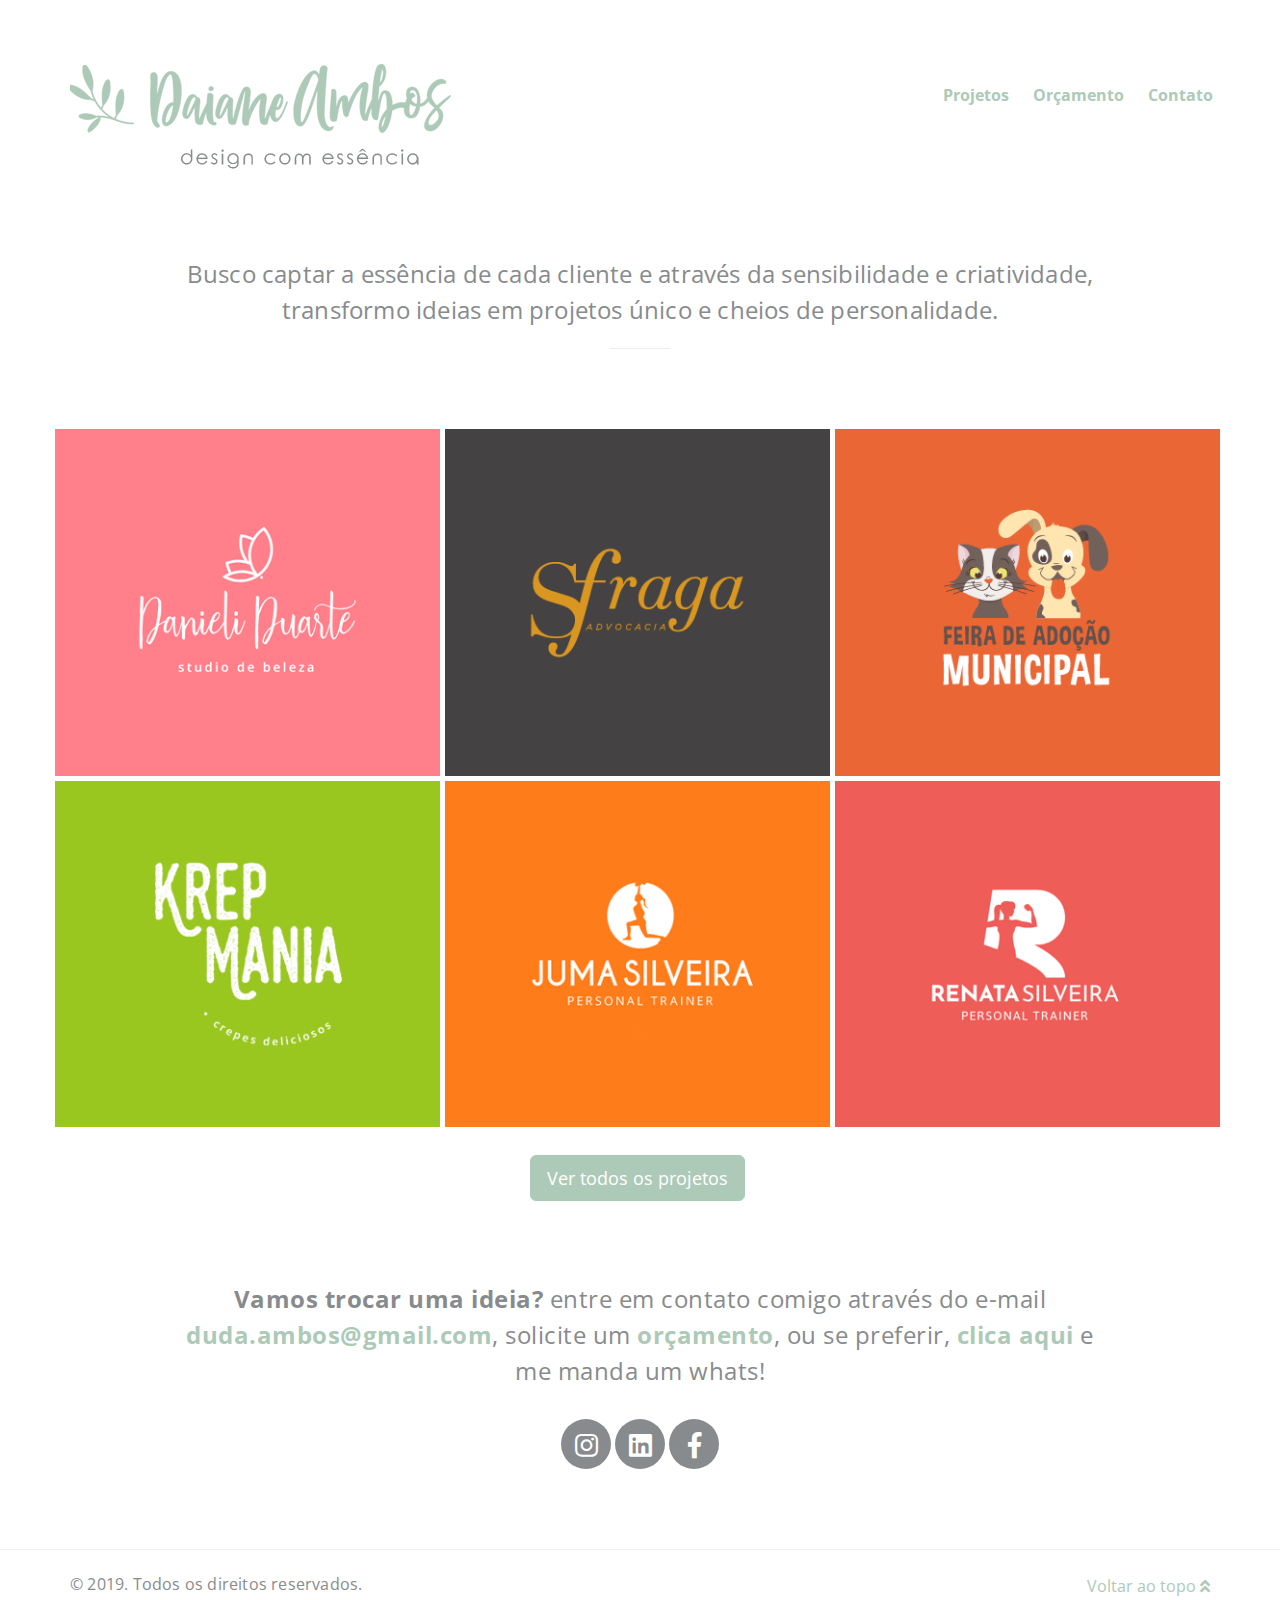
==== index.html @ abc46326 "Add files via upload" ====
<!DOCTYPE html>
	<html lang="pt-br">
	<head>
		<title>Daiane Ambos - Design com essência</title>
		<meta charset="UTF-8">
		<meta http-equiv="X-UA-Compatible" content="IE=Edge">
		<meta name="viewport" content="width=device-width, initial-scale=1, maximum-scale=1">
		<meta name="author" content="Daiane Ambos">
		<meta name="description" content="Designer Gráfico e Web Designer. Desenvolvimento de sites, landing pages, identidade visual, logotipo, cartão de visita e personalização de redes sociais.">
		<meta name="keywords" content="Daiane Ambos, Designer Gráfico, Designer, Webdesigner, Web Designer, Logotipo, Cartão de Visita, Criação de Site, Designer Porto Alegre, Designer RS, Freelancer, Identidade Visual, Redes Sociais, landing page, sites resposivos">
		<!-- Open Graph -->
		<meta property="og:locale" content="pt_BR">
		<meta property="og:url" content="https://daianeambos.github.io/">
		<meta property="og:type" content="webiste">
		<meta property="og:title" content="Daiane Ambos - Design com essência">
		<meta property="og:description" content="Designer Gráfico e Web Designer. Desenvolvimento de sites, landing pages, identidade visual, logotipo, cartão de visita e personalização de redes sociais">
		<meta property="og:image" content="http://daianeambos.github.io/assets/images/daiane-ambos.png">
		<!-- Stylesheet-->
		<link href="https://fonts.googleapis.com/css?family=Open+Sans" rel="stylesheet">
		<link rel="stylesheet" href="assets/css/bootstrap.min.css">
		<link rel="stylesheet" href="assets/css/fontawesome.css">
		<link rel="stylesheet" href="assets/css/style.css">
		<link rel="icon" href="favicon.png">
		<!-- Global site tag (gtag.js) - Google Analytics -->
		<script async src="https://www.googletagmanager.com/gtag/js?id=UA-138543879-1"></script>
		<script>
			window.dataLayer = window.dataLayer || [];
			function gtag(){dataLayer.push(arguments);}
			gtag('js', new Date());
			gtag('config', 'UA-138543879-1');
		</script>
	</head>
	<body>
		<!-- Toggle -->
		<div class="nav-toggle">
			<nav class="toggle">
				<ul>
					<li><a class="page-scroll" href="#projetos" title="Projetos">Projetos</a></li>
					<li><a href="https://forms.gle/ZfNdcXWF3guNcGR89" title="Orçamento" target="_blank">Orçamento</a></li>
					<li><a class="page-scroll" href="#contato" title="Contato">Contato</a></li>
				</ul>
			</nav>
			<div class="toggle-open">
				<div class="icon"></div>
			</div>
		</div>
		<div class="wrapper" id="topo"> 
			<!-- Navigation -->
			<div id="header" class="navbar navbar-default navbar-static-top" role="navigation">
				<div class="container">				
					<div class="navbar-header">
						<button class="navbar-toggle" data-toggle="collapse" data-target=".navbar-collapse">
							<span class="icon icon-bar"></span>
							<span class="icon icon-bar"></span>
							<span class="icon icon-bar"></span>
						</button>
						<a href="index.html" class="navbar-brand"><img src="assets/images/logo.png" alt="Daiane Ambos | Design com essência" title="Daiane Ambos | Design com essência"></a>
					</div>		
					<div class="collapse navbar-collapse">
						<ul class="nav navbar-nav navbar-right">
							<li><a class="page-scroll" href="#projetos" title="Projetos">Projetos</a></li>
							<li><a href="https://forms.gle/ZfNdcXWF3guNcGR89" title="Orçamento" target="_blank">Orçamento</a></li>
							<li><a class="page-scroll" href="#contato" title="Contato">Contato</a></li>						
						</ul>
					</div>				
				</div>
			</div>
			<!-- Home -->
			<section id="home">
				<div class="container">
					<div class="row">
						<div class="col-md-offset-1 col-md-10 col-sm-12">                         
							<a href="index.html" title="Daiane Ambos | Designer Gráfico e Web Designer" class="logo-mobile"><img src="assets/images/logo-mobile.png" alt="Daiane Ambos | Design com essência" title="Daiane Ambos | Design com essência"></a>
							<p class="subtitle">Busco captar a essência de cada cliente e através da sensibilidade e criatividade, transformo ideias em projetos único e cheios de personalidade.</p>
							<hr>
						</div>
					</div>
				</div>
			</section>
			<!-- Projetos -->
			<section id="projetos">
				<div class="container">
					
					<div class="row">
						<div class="col-md-4 col-sm-4">
							<a href="projetos/danieli-duarte.html">
								<div class="projetos-thumb">
									<img src="assets/images/projetos/danieli-duarte.png" class="thumb-home img-responsive" alt="Danieli Duarte Studio de Beleza">
									<div class="projetos-overlay">
										<div class="projetos-item">
											<h3>Danieli Duarte Studio de Beleza</h3>
											<small>Design Gráfico</small>
										</div>
									</div>
								</div>
							</a>
						</div>
						<div class="col-md-4 col-sm-4">
							<a href="projetos/sfraga.html">
								<div class="projetos-thumb">
									<img src="assets/images/projetos/sfraga.png" class="thumb-home img-responsive" alt="SFraga Advocacia">
									<div class="projetos-overlay">
										<div class="projetos-item">
											<h3>SFraga Advocacia</h3>
											<small>Web Design</small>
										</div>
									</div>
								</div>
							</a>
						</div>
						<div class="col-md-4 col-sm-4">
							<a href="projetos/feira-adocao-municipal.html">
								<div class="projetos-thumb">
									<img src="assets/images/projetos/feira-adocao.png" class="thumb-home img-responsive" alt="Feira de Adoção Municipal">
									<div class="projetos-overlay">
										<div class="projetos-item">
											<h3>Feira de Adoção Municipal</h3>
											<small>Design Gráfico</small>
										</div>
									</div>
								</div>
							</a>
						</div>
					</div>					
					<div class="row">
						<div class="col-md-4 col-sm-4">
							<a href="projetos/krep-mania.html">
								<div class="projetos-thumb">
									<img src="assets/images/projetos/krepmania.png" class="thumb-home img-responsive" alt="Krep Mania">
									<div class="projetos-overlay">
										<div class="projetos-item">
											<h3>Krep Mania</h3>
											<small>Identidade Visual, Design Gráfico</small>
										</div>
									</div>
								</div>
							</a>
						</div>
						<div class="col-md-4 col-sm-4">
							<a href="projetos/juma-personal-trainer.html">
								<div class="projetos-thumb">
									<img src="assets/images/projetos/juma.png" class="thumb-home img-responsive" alt="Juma Silveira Personal Trainer">
									<div class="projetos-overlay">
										<div class="projetos-item">
											<h3>Juma Silveira Personal Trainer</h3>
											<small>Design Gráfico</small>
										</div>
									</div>
								</div>
							</a>
						</div>	
						<div class="col-md-4 col-sm-4">
							<a href="projetos/renata-personal-trainer.html">
								<div class="projetos-thumb">
									<img src="assets/images/projetos/renata.png" class="thumb-home img-responsive" alt="Renata Silveira Personal Trainer">
									<div class="projetos-overlay">
										<div class="projetos-item">
											<h3>Renata Silveira Personal Trainer</h3>
											<small>Design Gráfico</small>
										</div>
									</div>
								</div>
							</a>
						</div>						 
					</div>	
					<br>
					<div class="row">
						<div class="col-md-12 text-center">
							<a href="projetos.html" class="btn btn-primary btn-lg" title="Ver todos os projetos">Ver todos os projetos</a>
						</div>
					</div>
				</div>
			</section>
		</section>
		<section id="contato">
			<div class="container text-center">
				<div class="row">
					<div class="col-md-offset-1 col-md-10 col-sm-12">
						<h3><strong>Vamos trocar uma ideia?</strong> entre em contato comigo através do e-mail <strong><a href="mailto:duda.ambos@gmail.com?Subject=Olá%20:)" title="duda.ambos@gmail.com" class="contato-mail spotlight">duda.ambos@gmail.com</a></strong>, solicite um <strong><a href="https://forms.gle/7wqWENDt78UWeRDg9" title="orçamento" target="_blank">orçamento</a></strong>, ou se preferir, <strong><a href="https://api.whatsapp.com/send?1=pt_BR&phone=5551981745331&text=Olá!%20Podemos%20conversar?" title="clica aqui e me manda um whats" class="spotlight">clica aqui</a></strong> e me manda um whats!</h3>
					</div>
					<div class="col-md-12 text-center">
						<ul class="social-buttons">
							<li>
								<a href="https://www.instagram.com/daianeambos/" title="Instagram" target="_blank">
									<i class="btn-social fab fa-instagram"></i>
								</a>
							</li>
							<li>
								<a href="https://br.linkedin.com/in/daiane-ambos" title="Linkedin" target="_blank">
									<i class="btn-social fab fa-linkedin"></i>
								</a>
							</li>
							<li>
								<a href="https://www.facebook.com/daianeambos" title="Facebook" target="_blank">
									<i class="btn-social fab fa-facebook-f"></i>
								</a>
							</li>
						</ul>
					</div>
				</div>
			</div>
		</section>
		<!-- Footer -->
		<footer>
			<div class="container">
				<div class="row">
					<div class="col-md-6 col-sm-6">
						<div class="footer-copyright">
							<p>© 2019. Todos os direitos reservados.</p>
						</div>                         
					</div>
					<div class="col-md-6 col-sm-6">
						<div class="footer-to-top">
							<a href="#topo" id="page-scroll-default" class="page-scroll page-scroll-status">Voltar ao topo <i class="fa fa-angle-double-up"></i></a>
						</div>
					</div>
				</div>
			</div>
		</footer>
	</div>
	<!-- Scripts -->
	<script src="assets/js/jquery.js"></script>
	<script src="assets/js/bootstrap.min.js"></script>
	<script src="assets/js/scripts.js"></script>	
</body>
</html>
---- assets/css/style.css ----
body {
	background: #ffffff;
	color: #888b8d;
	font-size: 16px;
	font-family: "Open Sans", sans-serif;
	font-style: normal;
	font-weight: normal;
	overflow-x: hidden;
}

/* heart beating icon */

@-webkit-keyframes smallToBig {
	from {-webkit-transform: scale(1);}
	to {-webkit-transform: scale(1.1);}
}
@-moz-keyframes smallToBig {
	from {-moz-transform: scale(1);}
	to {-moz-transform: scale(1.1);}
}
.heart {
	transition: all 0.4s linear;
	-webkit-transition: all 0.4s linear;
	-ms-transition: all 0.4s linear;
	-moz-transition: all 0.4s linear;
	animation: smallToBig 300ms alternate infinite ease;
}

/* General */

html{
	-webkit-font-smoothing: antialiased;
}

a {
	color: #ADCAB8;
	-webkit-transition: 0.5s;
	-o-transition: 0.5s;
	transition: 0.5s;
	text-decoration: none !important;
}

a:hover, a:active, a:focus {
	color: #888b8d;
	outline: none;
}

/* Typorgraphy */

h1,h2,h3,h4,h5,h6 {
	font-style: normal;
	font-weight: bold;
	letter-spacing: 0.5px;
}

h1 {
	color: #888b8d;
	font-size: 42px;
	padding-bottom: 30px;
	margin-bottom: 0px;
	margin-top: 0;
}

h2 {
	color: #888b8d;
	font-size: 30px;
	line-height: 46px;
	margin-top: 0;
}

h3, .subtitle {
	font-size: 24px;
	font-weight: normal;
	line-height: 1.5em;
}

h4 {
	font-size: 18px;
	font-weight: normal;
	letter-spacing: 2px;
}

p {
	font-size: 16px;
	line-height: 28px;
	letter-spacing: 0.2px;
	margin: 0 0 15px;
}

hr {

	width: 60px;	
	margin-bottom: 20px;
	border: 0;
	border-top: 1px solid #eee;
}


* {
	-webkit-box-sizing: border-box;
	-moz-box-sizing: border-box;
	box-sizing: border-box;
}

*:before,
*:after {
	-webkit-box-sizing: border-box;
	-moz-box-sizing: border-box;
	box-sizing: border-box;
}

/* Logo */

.logo-mobile {
	display: inline-block;
	margin-bottom: 40px;
}

/* Trabalhos */
.work-icon {
	background-color: #ADCAB8;
	border-radius: 50%;
	-webkit-border-radius: 50%;
	-ms-border-radius: 50%;
	color: #888b8d;
	font-size: 30px;
	padding: 25px;
	margin: 20px 0;
}

/* Button */

.btn-primary {
	background-color: #ADCAB8;
	border: 1px solid #ADCAB8;
}


.btn-primary.active.focus, 
.btn-primary.active:focus, 
.btn-primary.active:hover, 
.btn-primary:active.focus, 
.btn-primary:active:focus, 
.btn-primary:active:hover, 
.open>.dropdown-toggle.btn-primary.focus, 
.open>.dropdown-toggle.btn-primary:focus, 
.open>.dropdown-toggle.btn-primary:hover {
	color: #fff;
	background-color: #ADCAB8;
	border-color: #ADCAB8;
}
.btn-primary:hover,
.btn-primary:active,
.btn-primary:focus,
.btn-primary:visited,
.btn-primary.active,
.btn-primary.focus,
.btn-primary.active.focus,
.btn-primary.active:hover {
	background-color: #ADCAB8;
	border: 1px solid #ADCAB8;
}

/* Toggle */

.nav-open {
	overflow: hidden;
}

.wrapper {
	background-color: #fff;
	-webkit-transition-duration: 0.5s;
	transition-duration: 0.5s;
	-webkit-transition-timing-function: swing;
	transition-timing-function: swing;
	width: 100%;
	height: 100%;
	position: relative;
}

.wrapper.open {
	-webkit-transform: translateX(-250px) translateY(0);
	-ms-transform: translateX(-250px) translateY(0);
	transform: translateX(-250px) translateY(0);
	-webkit-box-shadow: 0 0 50px rgba(0, 0, 0, 0.2);
	box-shadow: 0 0 50px rgba(0, 0, 0, 0.2);
}

.toggle-open {
	background-clip: padding-box;
	-webkit-transition-duration: 0.5s;
	transition-duration: 0.5s;
	-webkit-transition-timing-function: swing;
	transition-timing-function: swing;
	width: 50px;
	height: 50px;
	position: fixed;
	top: 20px;
	right: 20px;
	z-index: 9;
}

.toggle-open:hover {
	cursor: pointer;
}

.toggle-open .icon {
	background-color: #ADCAB8;
	-webkit-transition-duration: 0.2s;
	transition-duration: 0.2s;
	position: absolute;
	width: 20px;
	height: 3px;
	top: 24px;
	left: 15px;
}

.toggle-open .icon:before,
.toggle-open .icon:after {
	background-color: #ADCAB8;
	-webkit-transition-duration: 0.5s;
	transition-duration: 0.5s;
	position: absolute;
	content: "";
	width: 20px;
	height: 3px;
	left: 0px;
}

.toggle-open .icon:before {
	top: -7px;
}

.toggle-open .icon:after {
	top: 7px;
}

.toggle-open.open {
	-webkit-transform: translateX(-250px) translateY(0);
	-ms-transform: translateX(-250px) translateY(0);
	transform: translateX(-250px) translateY(0);
}

.toggle-open.open .icon {
	background-color: transparent;
}

.toggle-open.open .icon:before,
.toggle-open.open .icon:after {
	top: 0;
}

.toggle-open.open .icon:before {
	-webkit-transform: rotate(-45deg);
	-ms-transform: rotate(-45deg);
	transform: rotate(-45deg);
}

.toggle-open.open .icon:after {
	-webkit-transform: rotate(45deg);
	-ms-transform: rotate(45deg);
	transform: rotate(45deg);
}

.toggle {
	background-color: #ADCAB8;
	width: 100%;
	height: 100%;
	position: fixed;
	left: 0;
	top: 0;
}

.toggle ul {
	float: right;
	width: 250px;
	margin-top: 50px;
	padding-left: 0;
}

.toggle ul li {
	color: #fff;
	-webkit-transition-duration: 0.25s;
	transition-duration: 0.25s;
	display: block;
	padding: 10px 40px;
	text-align: left;
}

.toggle ul li:hover {
	color: #fff;
	cursor: pointer;
}

.toggle ul li a {
	color: #fff;
	font-size: 16px;
	cursor: pointer;
}

.toggle ul:hover li {
	color: rgba(255, 255, 255, 0.5);
}

/* Navbar */

.navbar {
	display: none;
	margin-bottom: 0;
}

.navbar-brand {
	margin-top: 10px;
}

.navbar-brand img {
	width: 382px;
	height: 131px;
}


.navbar-default {
	background: transparent;
	border: none;
	padding: 0;
}

.navbar-default .navbar-collapse, 
.navbar-default .navbar-form {
	border-color: transparent;
}

.navbar-default .navbar-brand {
	height: auto;
	padding-top: 40px;
}

.navbar-nav {
	margin-top: 70px;
}

.navbar-nav .divider {
	width: 1px;
	height: 15px;
	padding: 0;
	margin: 1.1em .5em;
	background: #888b8d;
	float: left;
	overflow: hidden;
}

.navbar-default .navbar-nav li a {
	color: #ADCAB8;
	font-size: 16px;
	font-weight: bold;
	padding-right: 12px;
	padding-left: 12px;      
	transition: all 0.4s ease-in-out;
	-webkit-transition: all 0.4s ease-in-out;

}

.navbar-default .navbar-nav > li a:hover {
	color: #888b8d !important;
}

.navbar-default .navbar-nav > li > a:hover,
.navbar-default .navbar-nav > li > a:focus,
.navbar-default .navbar-nav li a:hover,
.navbar-default .navbar-nav .active > a,
.navbar-default .navbar-nav > .active > a,
.navbar-default .navbar-nav > .active > a:hover,
.navbar-default .navbar-nav > .active > a:focus {
	color: #ADCAB8;
	background-color: transparent;    
}

.navbar-default .navbar-toggle {
	border: none;
	padding-top: 10px;
}

.navbar-default .navbar-toggle .icon-bar {
	background: #bdc3c7;
	border-color: transparent;
}

.navbar-default .navbar-toggle:hover,
.navbar-default .navbar-toggle:focus { 
	background-color: transparent;
}

/* Home */

#home
/*#content*/ {
	background-size: cover;
	background-position: center center;
	display: -webkit-box;
	display: -webkit-flex;
	display: -ms-flexbox;
	display: flex;
	-webkit-box-align: center;
	-webkit-align-items: center;
	-ms-flex-align: center;
	align-items: center;
	text-align: center;
	padding-top: 80px;
}

#home .heart {
	color: #ADCAB8;
	font-size: 21px;
}

#content {
	padding-bottom: 40px;
}

/* projetos */

#projetos {
	margin-top: 60px;
	margin-bottom: 60px;
}

#projetos [class*="col-"] {
	padding-right: 5px !important;
	padding-left: 0 !important;
}

#projetos h3 {
	font-weight: bold;
	line-height: 1.2em;
}

#projetos small {
	color: #f0f0f0;
	font-size: 10px;
	font-weight: bold;
	letter-spacing: 1px;
	text-transform: uppercase;
}

#projetos .projetos-thumb {
	position: relative;
	padding: 0;
	margin-bottom: 5px;
}

#projetos .projetos-thumb.thumb-intern {
	margin-top: 0;
}

#projetos .projetos-thumb .thumb-home {
	display: block;
	position: relative;
	margin: 0 auto;
}

#projetos .projetos-thumb .projetos-overlay {
	position: absolute;
	background: #ADCAB8;
	color: #fff;
	top: 0;
	left: 0;
	right: 0;
	bottom: 0;
	max-width: 400px;
	height: 100%;
	text-align: center;
	vertical-align: top;
	opacity: 0;
	-webkit-transition: all 0.4s ease-in-out;
	-ms-transition: all 0.4s ease-in-out;
	transition: all 0.4s ease-in-out;
	margin: 0 auto;
}

#projetos .projetos-item {
	position: absolute;
	top:50%;
	left: 50%;
	-webkit-transform:translate(-50%,-50%);
	-ms-transform:translate(-50%,-50%);
	transform:translate(-50%,-50%);
}

#projetos .projetos-thumb:hover .projetos-overlay {
	opacity: 0.9;
}

/* Contato */
#contato {
	margin-top: 60px;
	margin-bottom: 60px;  
}

/* Social buttons */

.social-buttons {
	margin: 20px 0;
	padding: 0;
}

.social-buttons li {
	display: inline-block;
	list-style: none;
}

.social-buttons li .btn-social {
	background: #888b8d;
	color: #fff;
}
.social-buttons li .btn-social:hover {
	background: #ADCAB8;
}

.social-buttons li .btn-social {
	border-radius: 50%;
	background-clip: padding-box;
	display: block;
	font-size: 26px;
	padding: .5em 0;
	width: 50px;
	height: 50px;
}

.social-buttons li .btn-social {
	transition: all 0.5s ease;
	-webkit-transition: all 0.5s ease;
	-ms-transition: all 0.5s ease;
	-moz-transition: all 0.5s ease;
}
.social-buttons li .btn-social:hover {
	transform: rotate(360deg);
	-webkit-transform: rotate(360deg)
	-ms-transform: rotate(360deg)
	-moz-transform: rotate(360deg)
}

/* Footer */

footer {
	border-top: 1px solid #f0f0f0;
	padding: 20px 0px 10px 0;
	position: relative;
}

footer hr {
	border-color: #ffffff;
	margin-top: 42px;
	margin-bottom: 22px;
}

footer .footer-copyright
footer .footer-to-top {
	padding-top: 14px;
}

footer .footer-to-top {
	text-align: right;
}

footer .footer-to-top a {
	display: inline-block;
	padding-top: 5px;
}


/* Media Queries */

@media only screen and (min-width: 768px) {
	#home{
		padding-top: 60px;
	}

	.projetos-info {
		margin-top: 0 !important;
	}

	.navbar {
		display: block;
	}
	.logo-mobile,
	.nav-toggle {
		display: none;
	}
	.modal-dialog {
		width: 700px;
	}
}
@media only screen and (min-width: 992px) {
	.navbar-brand img {
		width: 100%;
		height: auto;
	}
	#sobre .sobre-image {
		margin-top: -20px;
	}	
}
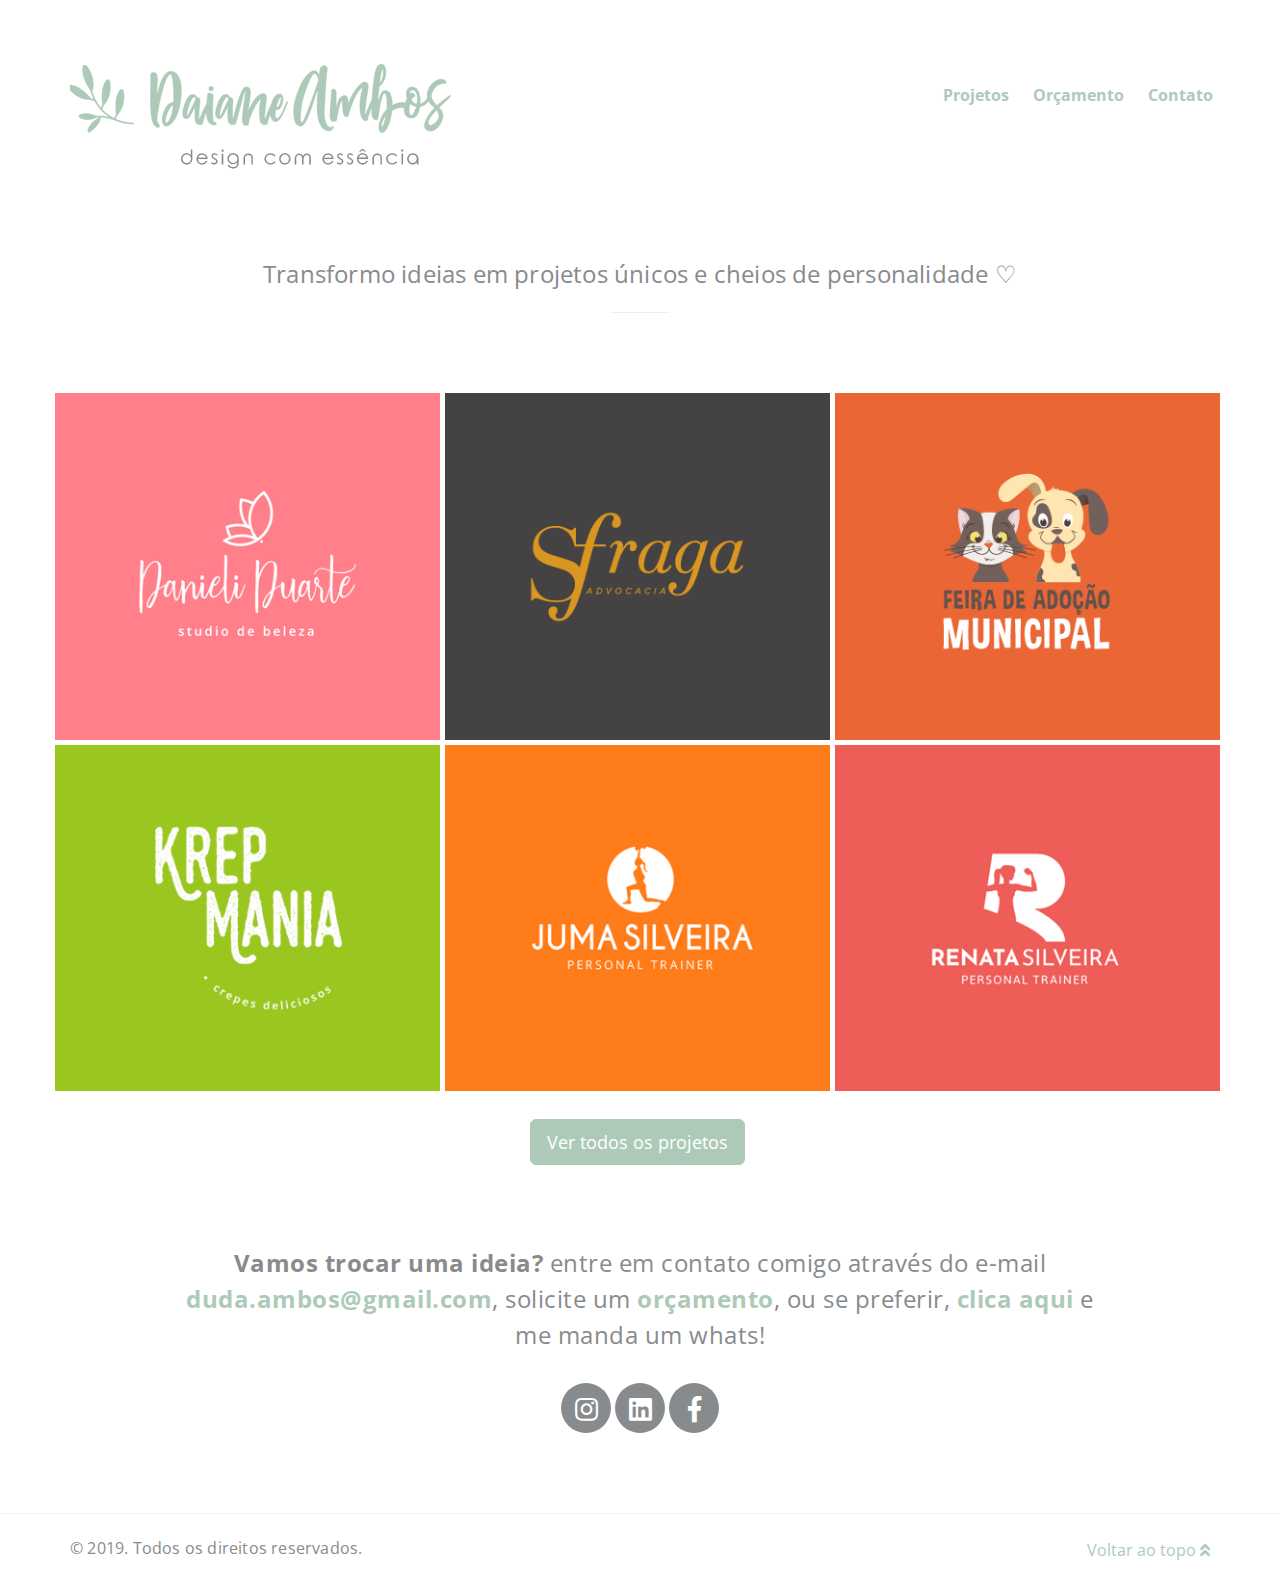
==== commit 85da05db: "Update index.html" ====
--- a/index.html
+++ b/index.html
@@ -36,7 +36,7 @@
 			<nav class="toggle">
 				<ul>
 					<li><a class="page-scroll" href="#projetos" title="Projetos">Projetos</a></li>
-					<li><a href="https://forms.gle/ZfNdcXWF3guNcGR89" title="Orçamento" target="_blank">Orçamento</a></li>
+					<li><a href="https://docs.google.com/forms/d/e/1FAIpQLSdmukyGRouKFBG7RR6EAmjrUBb3CRHF35VkTigxujYCtGKg5g/viewform?usp=sf_link" title="Orçamento" target="_blank">Orçamento</a></li>
 					<li><a class="page-scroll" href="#contato" title="Contato">Contato</a></li>
 				</ul>
 			</nav>
@@ -59,7 +59,7 @@
 					<div class="collapse navbar-collapse">
 						<ul class="nav navbar-nav navbar-right">
 							<li><a class="page-scroll" href="#projetos" title="Projetos">Projetos</a></li>
-							<li><a href="https://forms.gle/ZfNdcXWF3guNcGR89" title="Orçamento" target="_blank">Orçamento</a></li>
+							<li><a href="https://docs.google.com/forms/d/e/1FAIpQLSdmukyGRouKFBG7RR6EAmjrUBb3CRHF35VkTigxujYCtGKg5g/viewform?usp=sf_link" title="Orçamento" target="_blank">Orçamento</a></li>
 							<li><a class="page-scroll" href="#contato" title="Contato">Contato</a></li>						
 						</ul>
 					</div>				
@@ -71,7 +71,7 @@
 					<div class="row">
 						<div class="col-md-offset-1 col-md-10 col-sm-12">                         
 							<a href="index.html" title="Daiane Ambos | Designer Gráfico e Web Designer" class="logo-mobile"><img src="assets/images/logo-mobile.png" alt="Daiane Ambos | Design com essência" title="Daiane Ambos | Design com essência"></a>
-							<p class="subtitle">Busco captar a essência de cada cliente e através da sensibilidade e criatividade, transformo ideias em projetos único e cheios de personalidade.</p>
+							<p class="subtitle">Transformo ideias em projetos únicos e cheios de personalidade ♡</p>
 							<hr>
 						</div>
 					</div>
@@ -223,4 +223,4 @@
 	<script src="assets/js/bootstrap.min.js"></script>
 	<script src="assets/js/scripts.js"></script>	
 </body>
-</html>+</html>
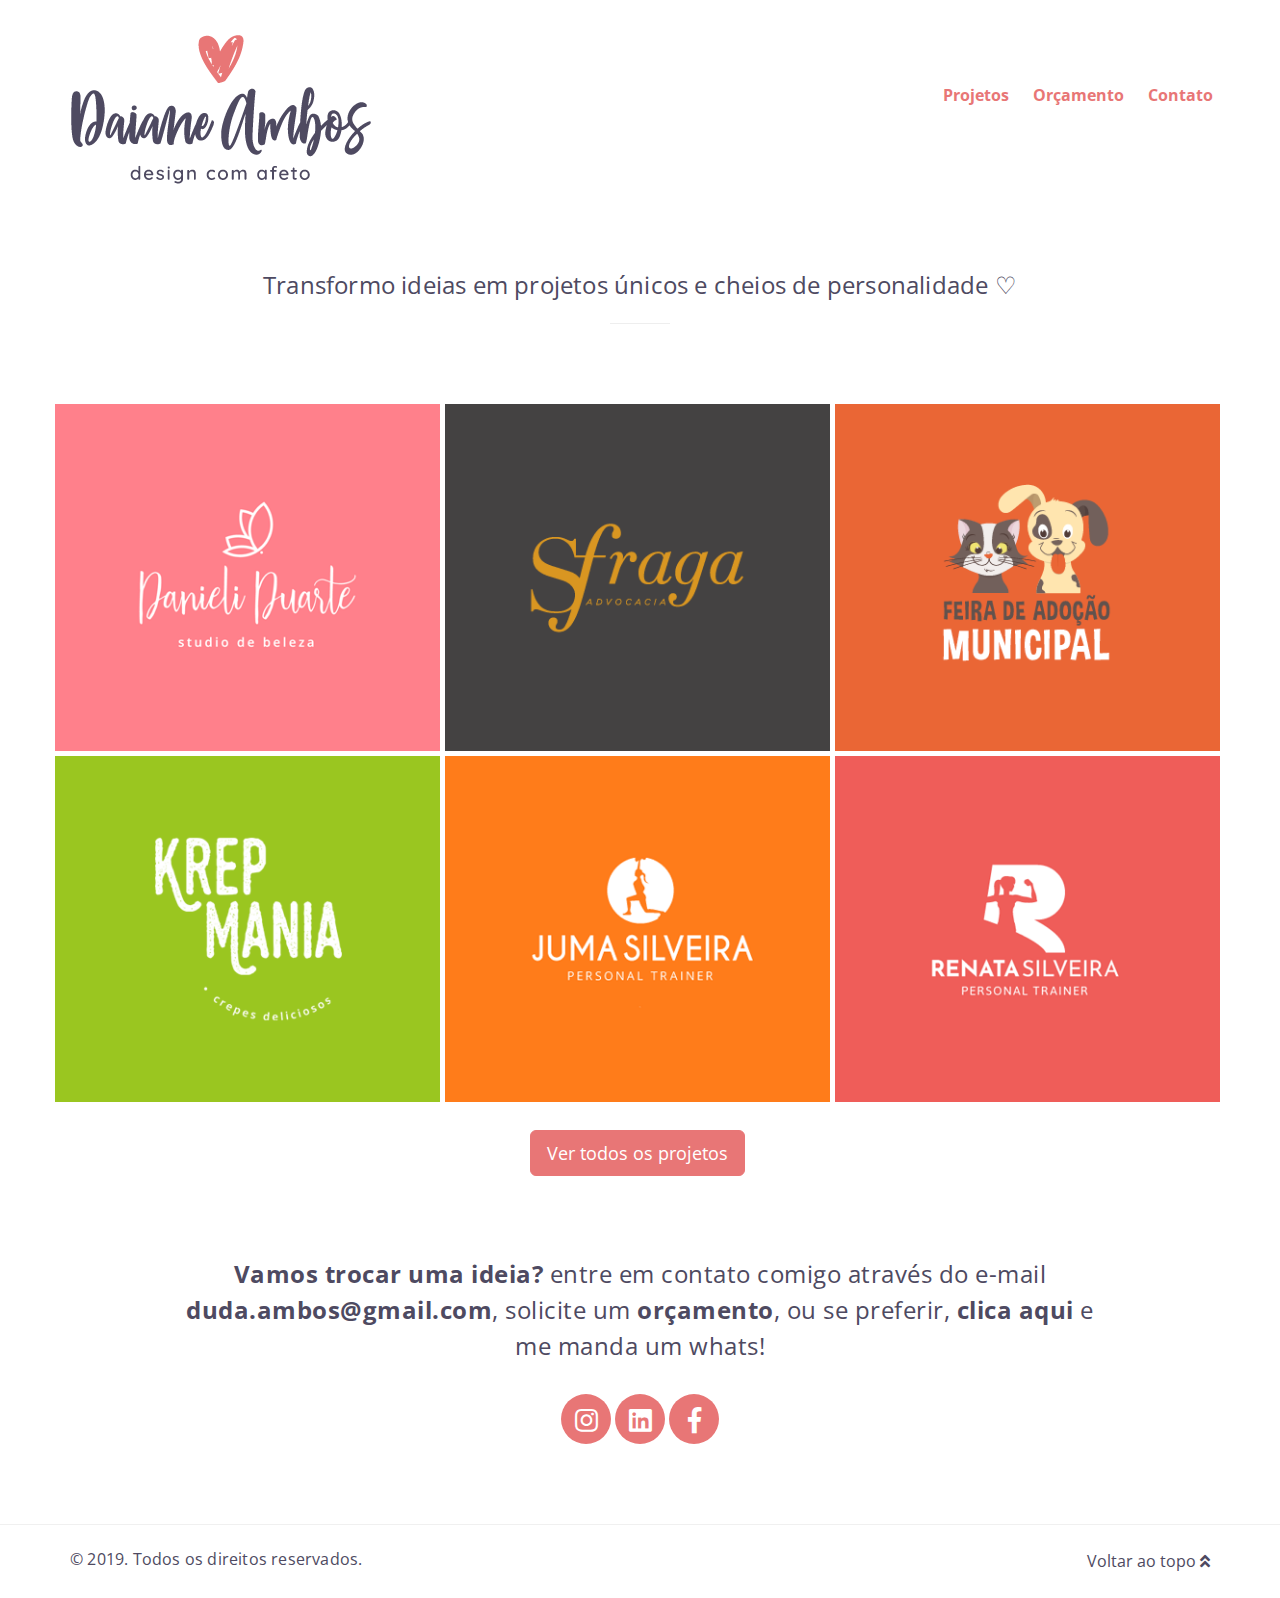
==== commit 5c36abb9: "atualizando titulos" ====
--- a/index.html
+++ b/index.html
@@ -1,7 +1,7 @@
 	<!DOCTYPE html>
 	<html lang="pt-br">
 	<head>
-		<title>Daiane Ambos - Design com essência</title>
+		<title>Daiane Ambos - design com afeto</title>
 		<meta charset="UTF-8">
 		<meta http-equiv="X-UA-Compatible" content="IE=Edge">
 		<meta name="viewport" content="width=device-width, initial-scale=1, maximum-scale=1">
@@ -36,7 +36,7 @@
 			<nav class="toggle">
 				<ul>
 					<li><a class="page-scroll" href="#projetos" title="Projetos">Projetos</a></li>
-					<li><a href="https://docs.google.com/forms/d/e/1FAIpQLSdmukyGRouKFBG7RR6EAmjrUBb3CRHF35VkTigxujYCtGKg5g/viewform?usp=sf_link" title="Orçamento" target="_blank">Orçamento</a></li>
+					<li><a href="https://forms.gle/msjVdm7cSQepqKCdA" title="Orçamento" target="_blank">Orçamento</a></li>
 					<li><a class="page-scroll" href="#contato" title="Contato">Contato</a></li>
 				</ul>
 			</nav>
@@ -59,7 +59,7 @@
 					<div class="collapse navbar-collapse">
 						<ul class="nav navbar-nav navbar-right">
 							<li><a class="page-scroll" href="#projetos" title="Projetos">Projetos</a></li>
-							<li><a href="https://docs.google.com/forms/d/e/1FAIpQLSdmukyGRouKFBG7RR6EAmjrUBb3CRHF35VkTigxujYCtGKg5g/viewform?usp=sf_link" title="Orçamento" target="_blank">Orçamento</a></li>
+							<li><a href="https://forms.gle/msjVdm7cSQepqKCdA" title="Orçamento" target="_blank">Orçamento</a></li>
 							<li><a class="page-scroll" href="#contato" title="Contato">Contato</a></li>						
 						</ul>
 					</div>				
--- a/assets/css/style.css
+++ b/assets/css/style.css
@@ -1,6 +1,6 @@
 body {
 	background: #ffffff;
-	color: #888b8d;
+	color: #4E4A61;
 	font-size: 16px;
 	font-family: "Open Sans", sans-serif;
 	font-style: normal;
@@ -33,7 +33,7 @@
 }
 
 a {
-	color: #ADCAB8;
+	color: #4E4A61;
 	-webkit-transition: 0.5s;
 	-o-transition: 0.5s;
 	transition: 0.5s;
@@ -41,7 +41,7 @@
 }
 
 a:hover, a:active, a:focus {
-	color: #888b8d;
+	color: #E87676;
 	outline: none;
 }
 
@@ -54,7 +54,7 @@
 }
 
 h1 {
-	color: #888b8d;
+	color: #4E4A61;
 	font-size: 42px;
 	padding-bottom: 30px;
 	margin-bottom: 0px;
@@ -118,7 +118,7 @@
 
 /* Trabalhos */
 .work-icon {
-	background-color: #ADCAB8;
+	background-color: #4E4A61;
 	border-radius: 50%;
 	-webkit-border-radius: 50%;
 	-ms-border-radius: 50%;
@@ -131,8 +131,8 @@
 /* Button */
 
 .btn-primary {
-	background-color: #ADCAB8;
-	border: 1px solid #ADCAB8;
+	background-color: #E87676;
+	border: 1px solid #E87676;
 }
 
 
@@ -146,8 +146,8 @@
 .open>.dropdown-toggle.btn-primary:focus, 
 .open>.dropdown-toggle.btn-primary:hover {
 	color: #fff;
-	background-color: #ADCAB8;
-	border-color: #ADCAB8;
+	background-color: #4E4A61;
+	border-color: #4E4A61;
 }
 .btn-primary:hover,
 .btn-primary:active,
@@ -157,8 +157,8 @@
 .btn-primary.focus,
 .btn-primary.active.focus,
 .btn-primary.active:hover {
-	background-color: #ADCAB8;
-	border: 1px solid #ADCAB8;
+	background-color: #4E4A61;
+	border: 1px solid #4E4A61;
 }
 
 /* Toggle */
@@ -205,7 +205,7 @@
 }
 
 .toggle-open .icon {
-	background-color: #ADCAB8;
+	background-color: #4E4A61;
 	-webkit-transition-duration: 0.2s;
 	transition-duration: 0.2s;
 	position: absolute;
@@ -217,7 +217,7 @@
 
 .toggle-open .icon:before,
 .toggle-open .icon:after {
-	background-color: #ADCAB8;
+	background-color: #4E4A61;
 	-webkit-transition-duration: 0.5s;
 	transition-duration: 0.5s;
 	position: absolute;
@@ -263,7 +263,7 @@
 }
 
 .toggle {
-	background-color: #ADCAB8;
+	background-color: #4E4A61;
 	width: 100%;
 	height: 100%;
 	position: fixed;
@@ -332,7 +332,7 @@
 
 .navbar-default .navbar-brand {
 	height: auto;
-	padding-top: 40px;
+	padding-top: 20px;
 }
 
 .navbar-nav {
@@ -350,7 +350,7 @@
 }
 
 .navbar-default .navbar-nav li a {
-	color: #ADCAB8;
+	color: #E87676;
 	font-size: 16px;
 	font-weight: bold;
 	padding-right: 12px;
@@ -371,7 +371,7 @@
 .navbar-default .navbar-nav > .active > a,
 .navbar-default .navbar-nav > .active > a:hover,
 .navbar-default .navbar-nav > .active > a:focus {
-	color: #ADCAB8;
+	color: #4E4A61;
 	background-color: transparent;    
 }
 
@@ -409,7 +409,7 @@
 }
 
 #home .heart {
-	color: #ADCAB8;
+	color: #4E4A61;
 	font-size: 21px;
 }
 
@@ -460,7 +460,7 @@
 
 #projetos .projetos-thumb .projetos-overlay {
 	position: absolute;
-	background: #ADCAB8;
+	background: #4E4A61;
 	color: #fff;
 	top: 0;
 	left: 0;
@@ -509,11 +509,11 @@
 }
 
 .social-buttons li .btn-social {
-	background: #888b8d;
+	background: #E87676;
 	color: #fff;
 }
 .social-buttons li .btn-social:hover {
-	background: #ADCAB8;
+	background: #4E4A61;
 }
 
 .social-buttons li .btn-social {
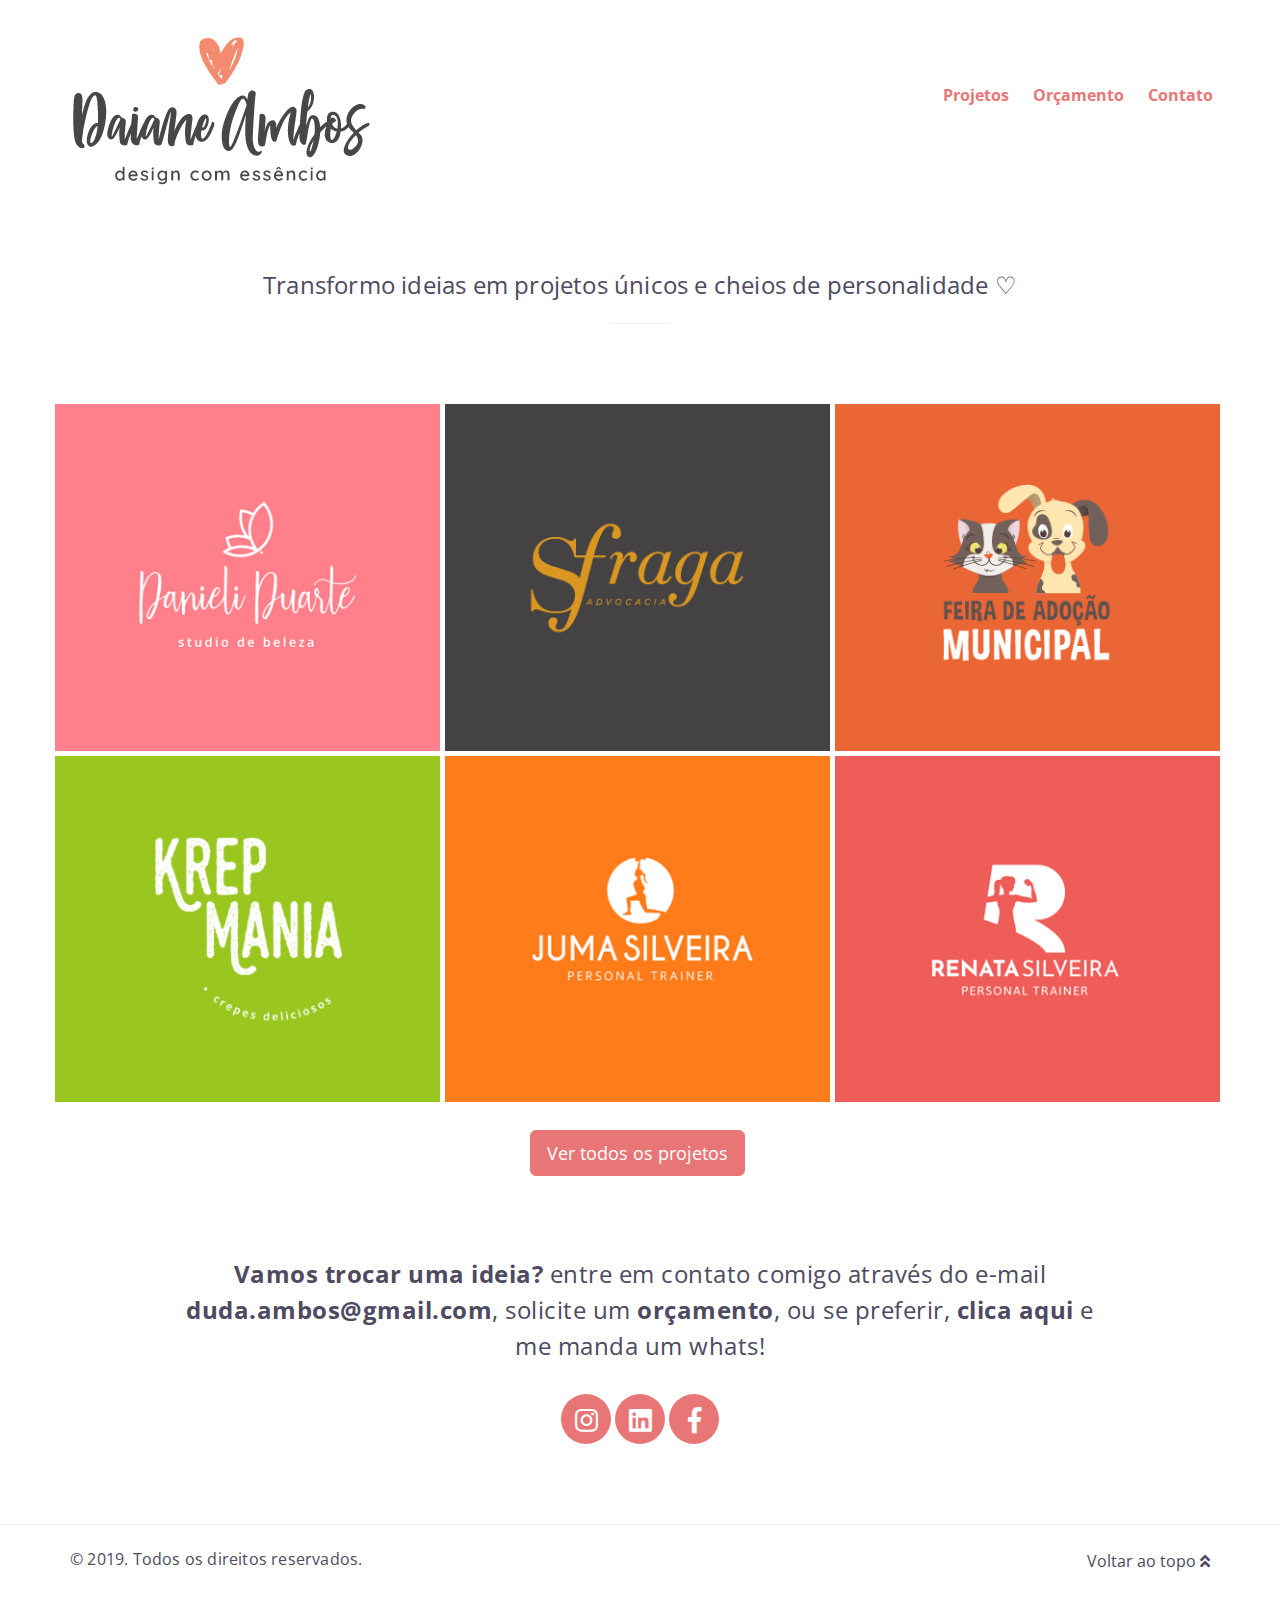
==== commit 41a97b64: "troca do logo" ====
--- a/index.html
+++ b/index.html
@@ -1,7 +1,7 @@
 	<!DOCTYPE html>
 	<html lang="pt-br">
 	<head>
-		<title>Daiane Ambos - design com afeto</title>
+		<title>Daiane Ambos - design com essência</title>
 		<meta charset="UTF-8">
 		<meta http-equiv="X-UA-Compatible" content="IE=Edge">
 		<meta name="viewport" content="width=device-width, initial-scale=1, maximum-scale=1">
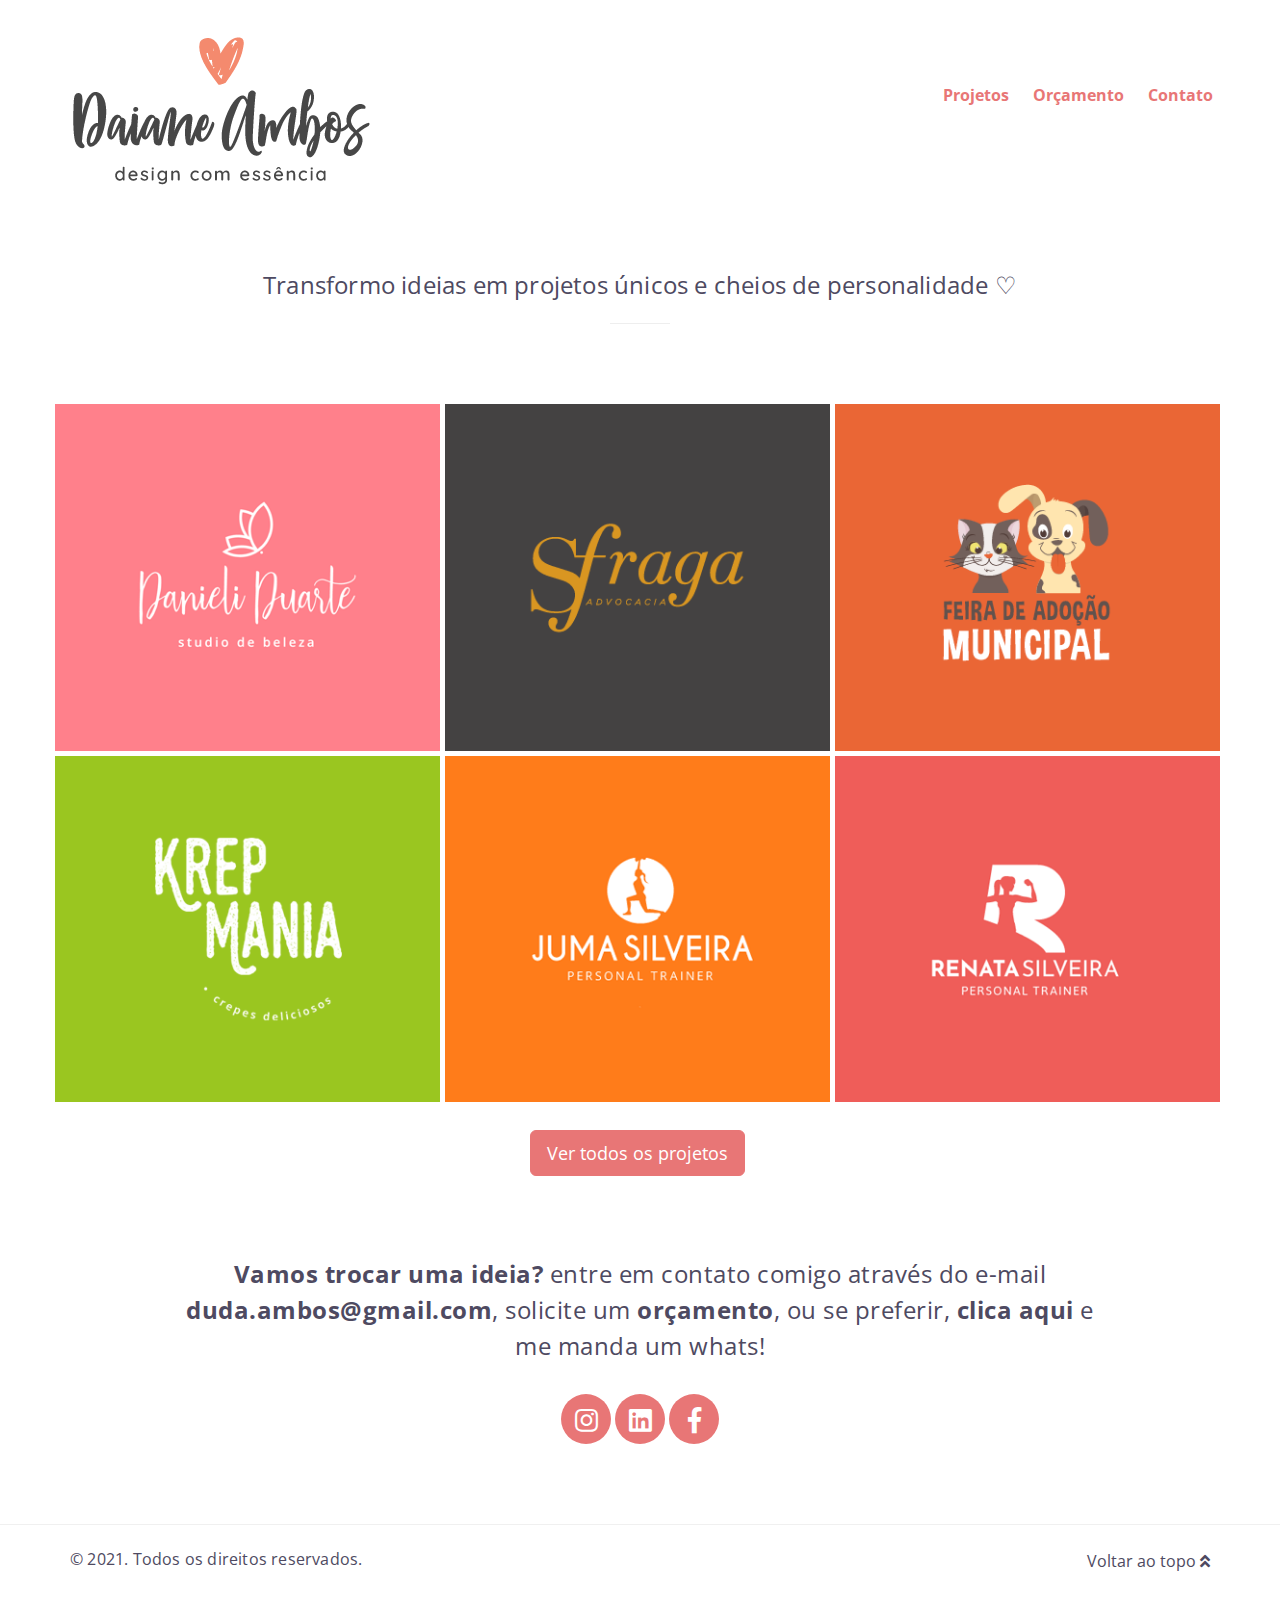
==== commit 70b41ed3: "alteração do ano" ====
--- a/index.html
+++ b/index.html
@@ -206,7 +206,7 @@
 				<div class="row">
 					<div class="col-md-6 col-sm-6">
 						<div class="footer-copyright">
-							<p>© 2019. Todos os direitos reservados.</p>
+							<p>© 2021. Todos os direitos reservados.</p>
 						</div>                         
 					</div>
 					<div class="col-md-6 col-sm-6">
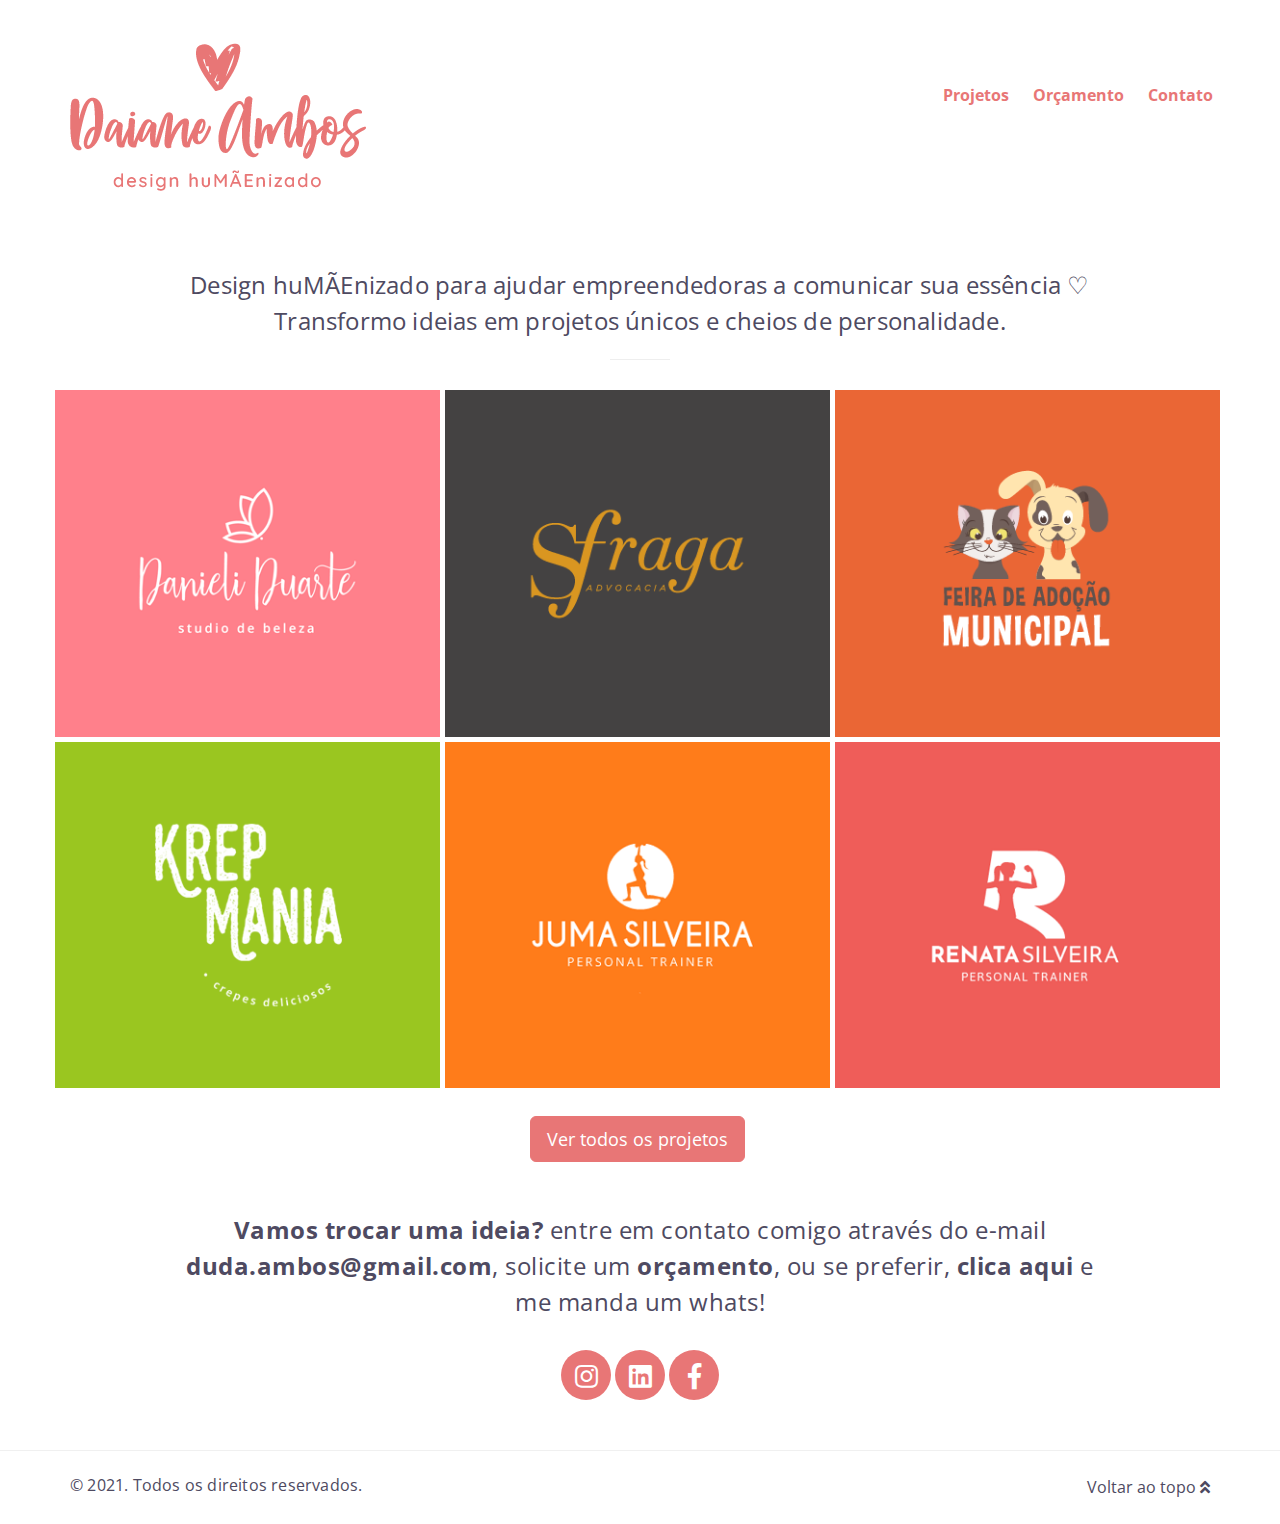
==== commit 3156c531: "logo" ====
--- a/index.html
+++ b/index.html
@@ -71,7 +71,9 @@
 					<div class="row">
 						<div class="col-md-offset-1 col-md-10 col-sm-12">                         
 							<a href="index.html" title="Daiane Ambos | Designer Gráfico e Web Designer" class="logo-mobile"><img src="assets/images/logo-mobile.png" alt="Daiane Ambos | Design com essência" title="Daiane Ambos | Design com essência"></a>
-							<p class="subtitle">Transformo ideias em projetos únicos e cheios de personalidade ♡</p>
+							<p class="subtitle">
+								Design huMÃEnizado para ajudar empreendedoras a comunicar sua essência ♡<br>
+							Transformo ideias em projetos únicos e cheios de personalidade.</p>
 							<hr>
 						</div>
 					</div>
--- a/assets/css/style.css
+++ b/assets/css/style.css
@@ -41,7 +41,7 @@
 }
 
 a:hover, a:active, a:focus {
-	color: #E87676;
+	color: #e87676;
 	outline: none;
 }
 
@@ -62,7 +62,7 @@
 }
 
 h2 {
-	color: #888b8d;
+	color: #4e4a61;
 	font-size: 30px;
 	line-height: 46px;
 	margin-top: 0;
@@ -122,7 +122,7 @@
 	border-radius: 50%;
 	-webkit-border-radius: 50%;
 	-ms-border-radius: 50%;
-	color: #888b8d;
+	color: #4e4a61;
 	font-size: 30px;
 	padding: 25px;
 	margin: 20px 0;
@@ -131,8 +131,8 @@
 /* Button */
 
 .btn-primary {
-	background-color: #E87676;
-	border: 1px solid #E87676;
+	background-color: #e87676;
+	border: 1px solid #e87676;
 }
 
 
@@ -344,7 +344,7 @@
 	height: 15px;
 	padding: 0;
 	margin: 1.1em .5em;
-	background: #888b8d;
+	background: #4e4a61;
 	float: left;
 	overflow: hidden;
 }
@@ -361,7 +361,7 @@
 }
 
 .navbar-default .navbar-nav > li a:hover {
-	color: #888b8d !important;
+	color: #4e4a61 !important;
 }
 
 .navbar-default .navbar-nav > li > a:hover,
@@ -420,8 +420,8 @@
 /* projetos */
 
 #projetos {
-	margin-top: 60px;
-	margin-bottom: 60px;
+	margin-top: 10px;
+	margin-bottom: 10px;
 }
 
 #projetos [class*="col-"] {
@@ -492,8 +492,8 @@
 
 /* Contato */
 #contato {
-	margin-top: 60px;
-	margin-bottom: 60px;  
+	margin-top: 30px;
+	margin-bottom: 30px;  
 }
 
 /* Social buttons */
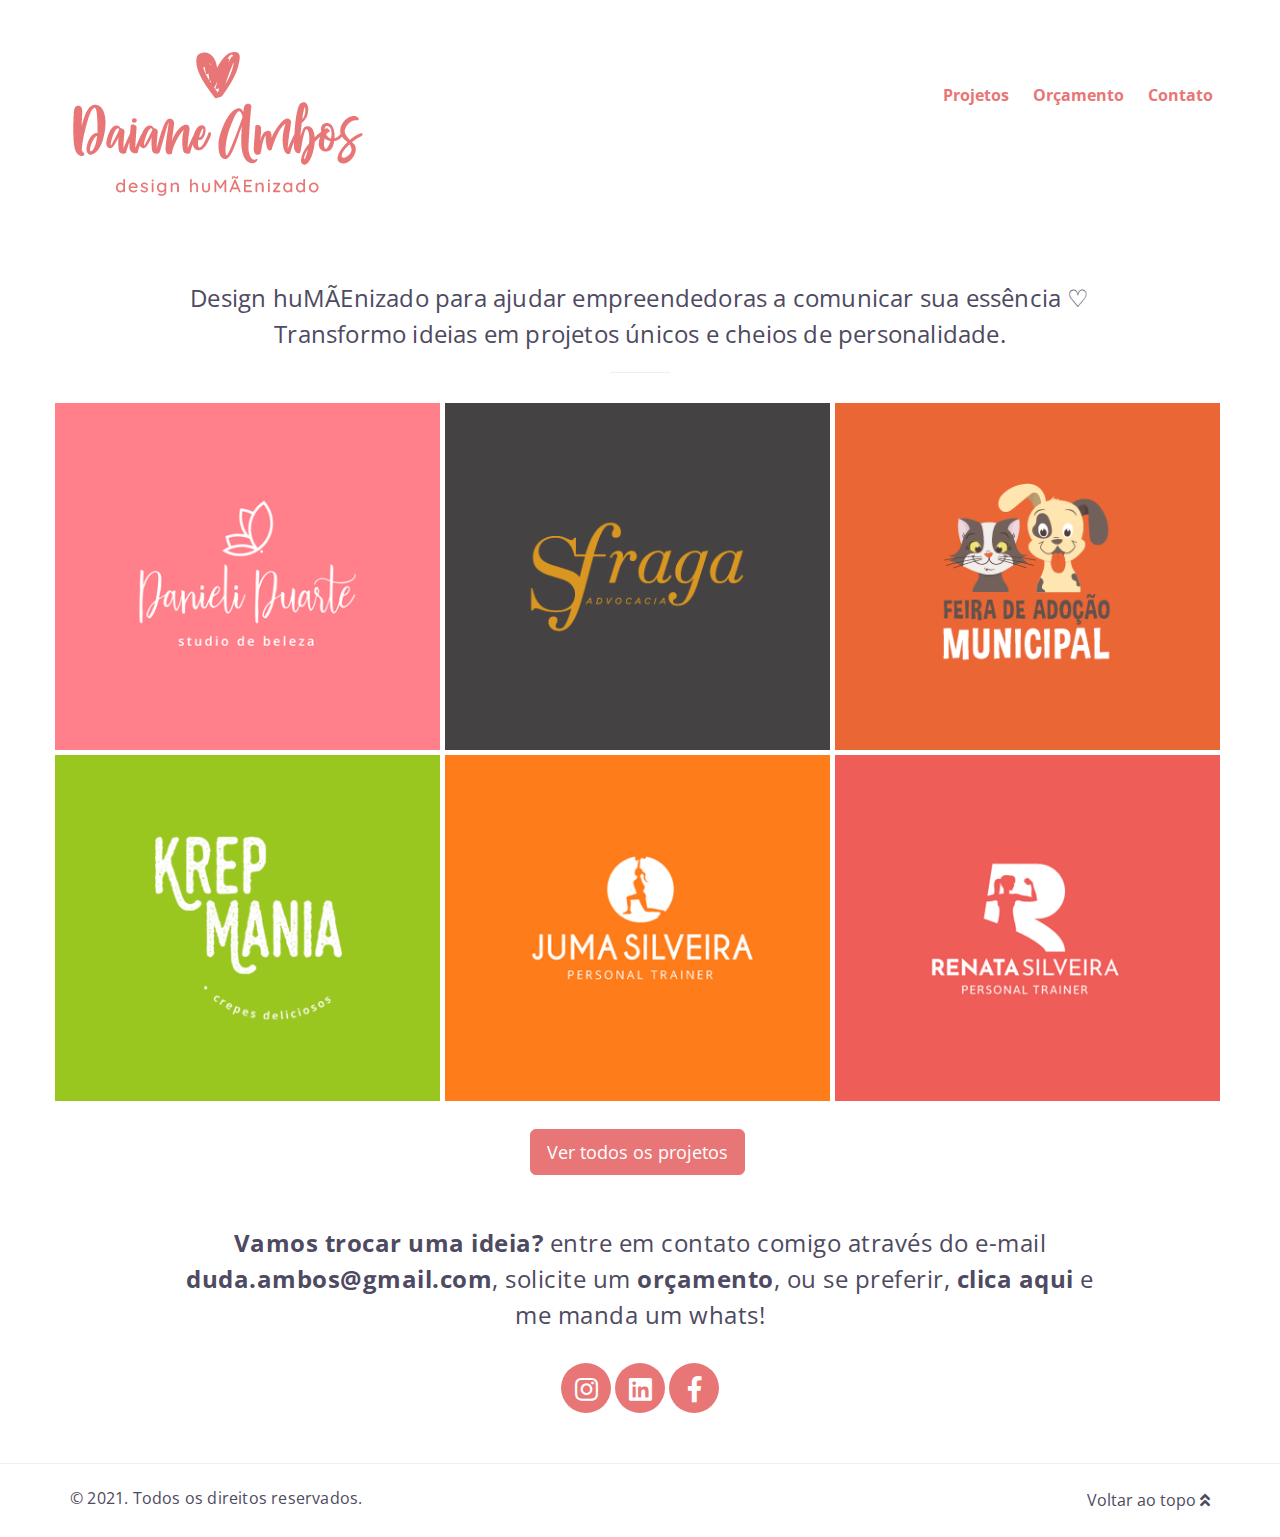
==== commit bb490160: "Update index.html" ====
--- a/index.html
+++ b/index.html
@@ -36,7 +36,7 @@
 			<nav class="toggle">
 				<ul>
 					<li><a class="page-scroll" href="#projetos" title="Projetos">Projetos</a></li>
-					<li><a href="https://forms.gle/msjVdm7cSQepqKCdA" title="Orçamento" target="_blank">Orçamento</a></li>
+					<li><a href="https://forms.gle/1wxQX29wUydPwv1x7" title="Orçamento" target="_blank">Orçamento</a></li>
 					<li><a class="page-scroll" href="#contato" title="Contato">Contato</a></li>
 				</ul>
 			</nav>
@@ -59,7 +59,7 @@
 					<div class="collapse navbar-collapse">
 						<ul class="nav navbar-nav navbar-right">
 							<li><a class="page-scroll" href="#projetos" title="Projetos">Projetos</a></li>
-							<li><a href="https://forms.gle/msjVdm7cSQepqKCdA" title="Orçamento" target="_blank">Orçamento</a></li>
+							<li><a href="https://forms.gle/1wxQX29wUydPwv1x7" title="Orçamento" target="_blank">Orçamento</a></li>
 							<li><a class="page-scroll" href="#contato" title="Contato">Contato</a></li>						
 						</ul>
 					</div>				
